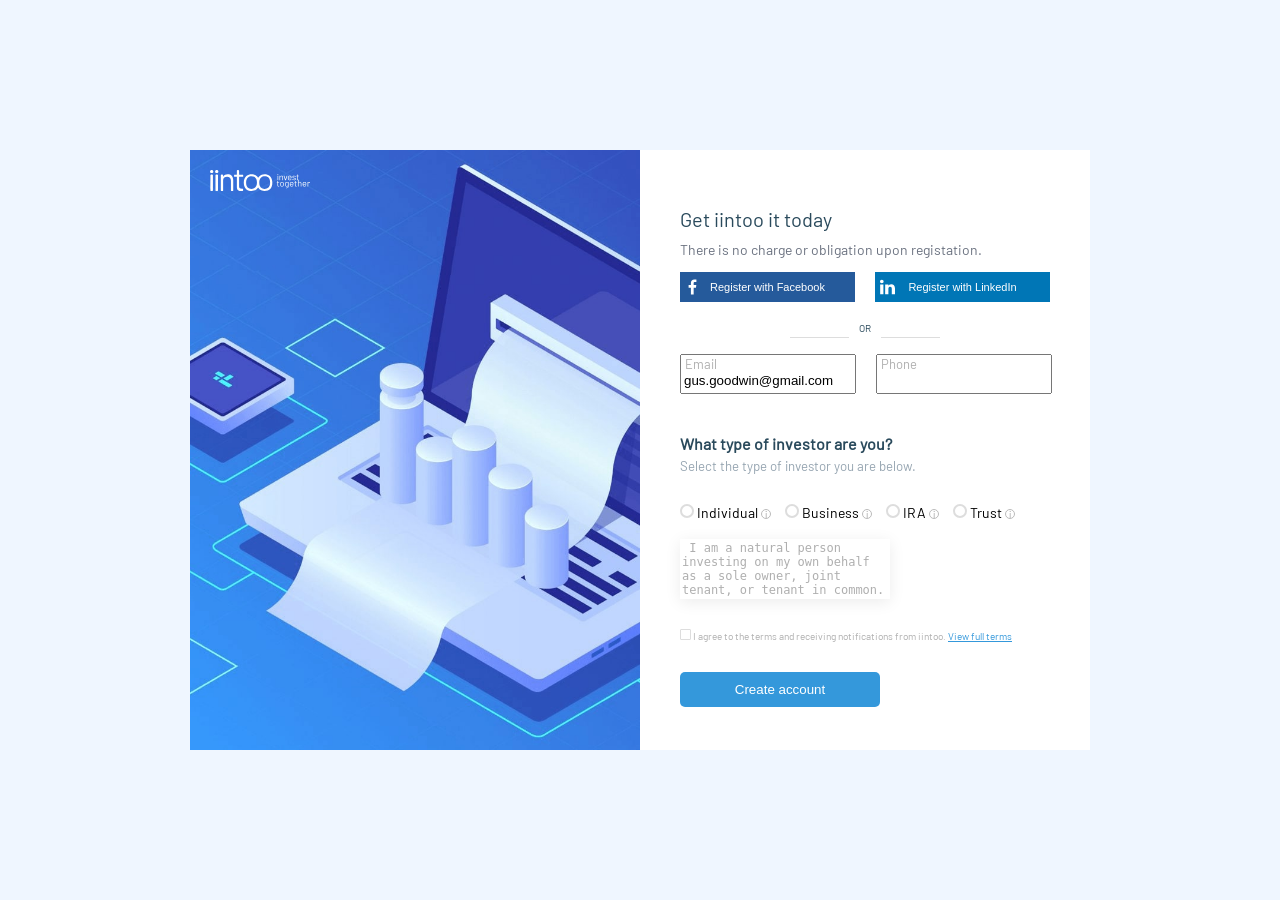
==== docs/index.html @ 1f0da35c "move project to docs" ====
<!doctype html>
<html lang="en">
  <head>
    <meta charset="UTF-8" />
    <meta name="viewport" content="width=device-width, initial-scale=1.0" />
    <title>Document</title>
    <link rel="stylesheet" href="./style.css" />
  </head>
  <body>
    <div class="main">
      <div class="image-container">
        <img
          class="bg"
          src="./images/bg.jpg"
          alt="Фоновая картинка iintoo invest together"
        />
        <img
          class="logo"
          src="./images/logo.svg"
          alt="Логотип iintoo invest together"
        />
      </div>
      <div class="content">
        <h2>Get iintoo it today</h2>
        <h3>There is no charge or obligation upon registation.</h3>
        <div class="buttons">
          <button class="facebook">
            Register with Facebook
            <img
              class="svg-fb"
              src="./images/facebook.svg"
              alt="Facebook logo"
            />
          </button>
          <button class="linkedin">
            Register with LinkedIn
            <img
              class="svg-ln"
              src="./images/linkedin.svg"
              alt="LinkedIn logo"
            />
          </button>
        </div>
        <div class="or">
          <span>OR</span>
        </div>
        <div class="inputs">
          <div class="first-input">
            <label class="form-label" for="email">Email</label>
            <input id="email" type="email" value="gus.goodwin@gmail.com" />
          </div>
          <div class="second-input">
            <label class="form-label" for="phone">Phone</label>
            <input id="phone" type="tel" />
          </div>
        </div>
        <h4>What type of investor are you?</h4>
        <h5>Select the type of investor you are below.</h5>
        <div class="dots">
          <label>
          <input type="radio" name="investor"/>
          <span>Individual</span>
          <small class="info" title="A person who invests on their own behalf.">i</small>
          </label>
          <label>
          <input type="radio" name="investor"/>
          <span>Business</span>
          <small class="info" title="A person who invests on their own behalf.">i</small>
          </label>
          <label>
          <input type="radio" name="investor"/>
          <span>IRA</span>
          <small class="info" title="A person who invests on their own behalf.">i</small>
          </label>
          <label>
          <input type="radio" name="investor"/>
          <span>Trust</span>
          <small class="info" title="A person who invests on their own behalf.">i</small>
          </label>
        </div>
        <textarea>
 I am a natural person investing on my own behalf as a sole owner, joint tenant, or tenant in common.</textarea
        >
        <label class="checkbox">
          <input type="checkbox" name="terms" /> I agree to the terms and
          receiving notifications from iintoo.
          <a href="https://edu.habsida.com/student/courses/bdc8bace-2497-4eea-8fa8-30e6a8a0aa75/lesson/3e4dce7b-4a25-499d-b754-3023f00154c3" target="_blank">View full terms</a>
        </label>
        <button class="account">Create account</button>
      </div>
    </div>
  </body>
</html>
---- docs/style.css ----
* {
  box-sizing: border-box;
}

@font-face {
  font-family: "Barlow";
  src: url("./fonts/Barlow-Regular.ttf") format("truetype");
}

.image-container {
  position: relative;
  /* top: 170px;
  left: 90px; */
  width: 450px;
  height: 600px;
  display: flex;
}

.bg {
  width: 100%;
}

.logo {
  position: absolute;
  top: 20px;
  left: 20px;
  width: 100px;
  z-index: 2;
}

body {
  background-color: #eff6ff;
  margin: 0;
  padding: 0;
  font-family: "Barlow", sans-serif;
  color: #2a4a5c;
}

.main {
  display: flex;
  justify-content: center;
  align-items: center;
  min-height: 100vh;
}

.content {
  background-color: #ffffff;
  width: 450px;
  height: 600px;
  position: relative;
  /* right: 6px; */
  display: flex;
  flex-direction: column;
  padding-left: 40px;
  padding-top: 40px;
  padding-bottom: 40px;
  padding-right: 40px;
}

.facebook {
  position: relative;
  width: 200px;
  height: 30px;
  background-color: #255a9b;
  color: #ffffff;
  border: none;
  font-size: 11px;
}

.svg-fb {
  position: absolute;
  left: 5px;
  top: 0;
  height: 100%;
  width: 15px;
}

.linkedin {
  position: relative;
  width: 200px;
  height: 30px;
  background-color: #0076b6;
  color: #ffffff;
  border: none;
  font-size: 11px;
}

.svg-ln {
  position: absolute;
  left: 5px;
  top: 0;
  height: 100%;
  width: 15px;
}

.buttons {
  display: flex;
  gap: 20px;
}

button:hover {
  cursor: pointer;
  filter: brightness(0.8);
}

h2 {
  font-size: 20px;
  font-weight: 500;
  margin-bottom: 5px;
}

h3 {
  font-size: 14px;
  font-weight: 400;
  color: #6b7280;
  margin-top: 5px;
}

.or {
  display: flex;
  align-self: center;
  font-size: 10px;
  width: 150px;
  align-items: center;
}

.or::before,
.or::after {
  content: "";
  flex: 1;
  border-top: 1px solid #ddd;
  margin-top: 20px;
}

.or span {
  margin: 0 10px;
  margin-top: 20px;
  margin-bottom: 20px;
}

input[type="email"],
input[type="tel"] {
  width: 176px;
  height: 40px;
  border-radius: none;
}

.first-input,
.second-input {
  position: relative;
}

.form-label {
  position: absolute;
  font-size: 13px;
  top: 2px;
  left: 5px;
}

.inputs {
  display: flex;
  gap: 20px;
  color: #afafaf;
}

#email {
  padding-top: 15px;
}

#phone {
  padding-top: 15px;
}

#email:focus,
#phone:focus {
  outline: none;
  border-left: 1px solid #0076b6;
  border-top: 1px solid #ddd;
  border-right: 1px solid #ddd;
  border-bottom: 1px solid #ddd;
}

h4 {
  margin-top: 40px;
  margin-bottom: 5px;
  font-weight: 600;
}

h5 {
  margin-top: 0;
  margin-bottom: 30px;
  font-weight: 400;
  color: #96a5b1;
}

.dots {
  display: flex;
  gap: 14px;
  color: black;
  font-size: 14px;
}

.info {
  display: inline-flex;
  align-items: center;
  justify-content: center;
  width: 10px;
  height: 10px;
  border: 1px solid #bbb;
  border-radius: 50%;
  font-size: 9px;
  color: #999;
}

input[type="radio"] {
  appearance: none;
  width: 14px;
  height: 14px;
  border: 2px solid #ddd;
  border-radius: 50%;
  margin: 0;
}

input[type="radio"]:checked {
  border-color: #3498db;
  border: 3px solid #3498db;
}

textarea {
  resize: none;
  border: none;
  outline: none;
  box-shadow: 0 3px 15px rgba(0, 0, 0, 0.08);
  overflow: hidden;
  color: #afafaf;
  font-size: 12px;
  margin-top: 18px;
  margin-bottom: 30px;
  width: 210px;
  height: 60px;
}

input[type="checkbox"] {
  appearance: none;
  width: 11px;
  height: 11px;
  border: 1px solid #ddd;
  border-radius: 1px;
  background: white;
  margin: 0;
}

input[type="checkbox"]:checked {
  border-color: #3498db;
  border: 3px solid #3498db;
}

.checkbox {
  font-size: 10px;
  color: #afafaf;
}

a {
  color: #3498db;
}

a:hover {
  filter: brightness(0.8);
}

.account {
  width: 200px;
  height: 35px;
  background-color: #3498db;
  border: 0;
  border-radius: 5px;
  color: white;
  margin-top: 30px;
}
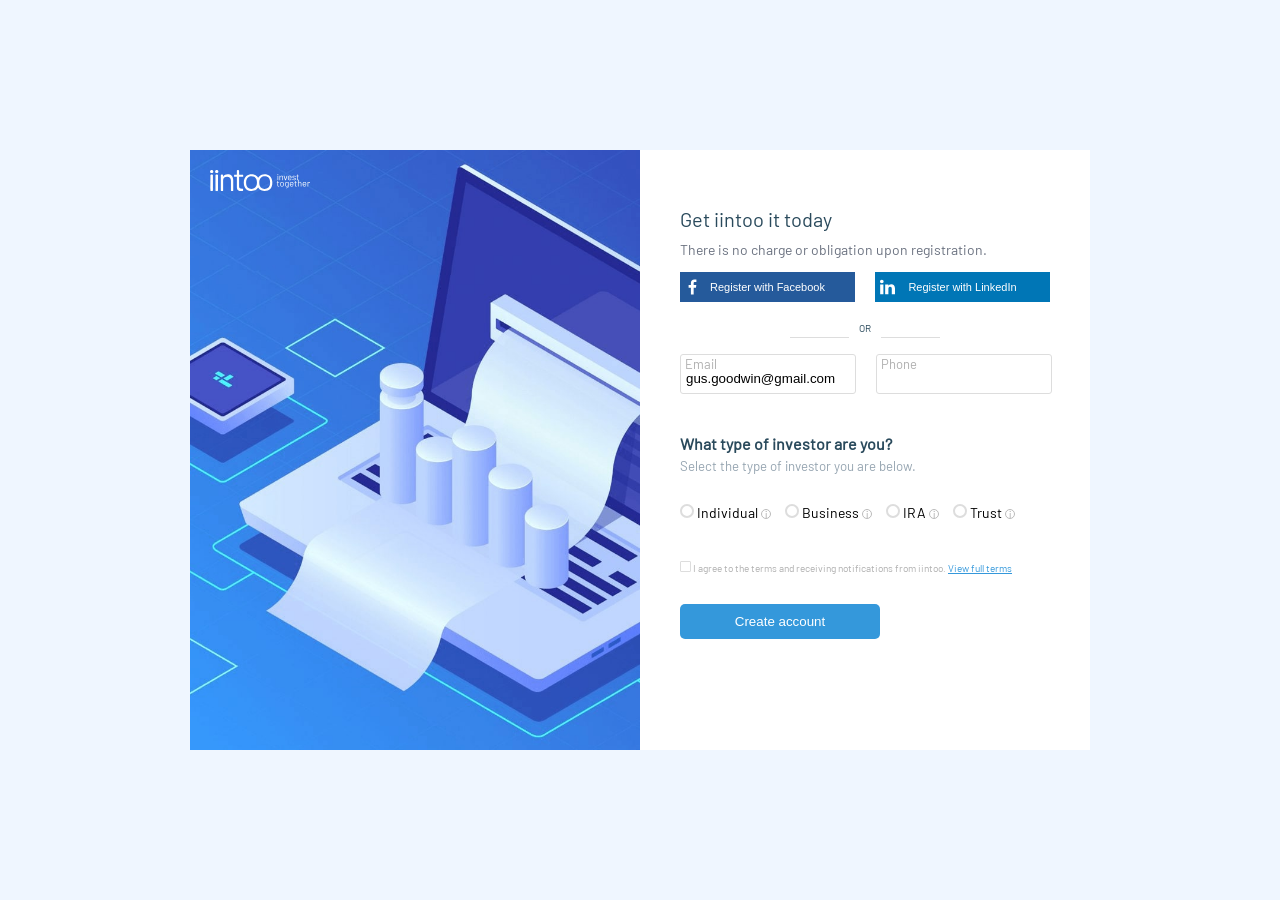
==== commit e6ce0f80: "variant" ====
--- a/docs/index.html
+++ b/docs/index.html
@@ -22,7 +22,7 @@
       </div>
       <div class="content">
         <h2>Get iintoo it today</h2>
-        <h3>There is no charge or obligation upon registation.</h3>
+        <h3>There is no charge or obligation upon registration.</h3>
         <div class="buttons">
           <button class="facebook">
             Register with Facebook
@@ -58,33 +58,58 @@
         <h5>Select the type of investor you are below.</h5>
         <div class="dots">
           <label>
-          <input type="radio" name="investor"/>
-          <span>Individual</span>
-          <small class="info" title="A person who invests on their own behalf.">i</small>
+            <input type="radio" name="investor" />
+            <span>Individual</span>
+            <span class="dots-info">
+              <small class="info">i</small>
+              <span class="text">
+                I am a natural person investing on my own behalf as a sole
+                owner, joint tenant, or tenant in common.
+              </span>
+            </span>
           </label>
           <label>
-          <input type="radio" name="investor"/>
-          <span>Business</span>
-          <small class="info" title="A person who invests on their own behalf.">i</small>
+            <input type="radio" name="investor" />
+            <span>Business</span>
+            <span class="dots-info">
+              <small class="info">i</small>
+              <span class="text"
+                >I am a natural person investing on my own behalf as a sole
+                owner, joint tenant, or tenant in common.</span
+              >
+            </span>
           </label>
           <label>
-          <input type="radio" name="investor"/>
-          <span>IRA</span>
-          <small class="info" title="A person who invests on their own behalf.">i</small>
+            <input type="radio" name="investor" />
+            <span>IRA</span>
+            <span class="dots-info">
+              <small class="info">i</small>
+              <span class="text"
+                >I am a natural person investing on my own behalf as a sole
+                owner, joint tenant, or tenant in common.</span
+              >
+            </span>
           </label>
           <label>
-          <input type="radio" name="investor"/>
-          <span>Trust</span>
-          <small class="info" title="A person who invests on their own behalf.">i</small>
+            <input type="radio" name="investor" />
+            <span>Trust</span>
+            <span class="dots-info">
+              <small class="info">i</small>
+              <span class="text"
+                >I am a natural person investing on my own behalf as a sole
+                owner, joint tenant, or tenant in common.</span
+              >
+            </span>
           </label>
         </div>
-        <textarea>
- I am a natural person investing on my own behalf as a sole owner, joint tenant, or tenant in common.</textarea
-        >
         <label class="checkbox">
           <input type="checkbox" name="terms" /> I agree to the terms and
           receiving notifications from iintoo.
-          <a href="https://edu.habsida.com/student/courses/bdc8bace-2497-4eea-8fa8-30e6a8a0aa75/lesson/3e4dce7b-4a25-499d-b754-3023f00154c3" target="_blank">View full terms</a>
+          <a
+            href="https://edu.habsida.com/student/courses/bdc8bace-2497-4eea-8fa8-30e6a8a0aa75/lesson/3e4dce7b-4a25-499d-b754-3023f00154c3"
+            target="_blank"
+            >View full terms</a
+          >
         </label>
         <button class="account">Create account</button>
       </div>
--- a/docs/style.css
+++ b/docs/style.css
@@ -161,6 +161,13 @@
   display: flex;
   gap: 20px;
   color: #afafaf;
+}
+
+input[type="email"],
+input[type="tel"] {
+  border: 1px solid #ddd;
+  border-radius: 3px;
+  padding: 5px;
 }
 
 #email {
@@ -226,20 +233,6 @@
   border: 3px solid #3498db;
 }
 
-textarea {
-  resize: none;
-  border: none;
-  outline: none;
-  box-shadow: 0 3px 15px rgba(0, 0, 0, 0.08);
-  overflow: hidden;
-  color: #afafaf;
-  font-size: 12px;
-  margin-top: 18px;
-  margin-bottom: 30px;
-  width: 210px;
-  height: 60px;
-}
-
 input[type="checkbox"] {
   appearance: none;
   width: 11px;
@@ -248,6 +241,7 @@
   border-radius: 1px;
   background: white;
   margin: 0;
+  margin-top: 40px;
 }
 
 input[type="checkbox"]:checked {
@@ -277,3 +271,27 @@
   color: white;
   margin-top: 30px;
 }
+
+.dots-info {
+  position: relative;
+  display: inline-flex;
+  flex-direction: column;
+}
+
+.text {
+  position: absolute; 
+  display: none;
+  box-shadow: 0 3px 15px rgba(0, 0, 0, 0.08);
+  overflow: hidden;
+  color: #afafaf;
+  font-size: 12px;
+  margin-top: 30px;
+  margin-bottom: 30px;
+  margin-left: 0;
+  width: 180px;
+  height: 60px;
+}
+
+.info:hover + .text {
+  display: block;
+}
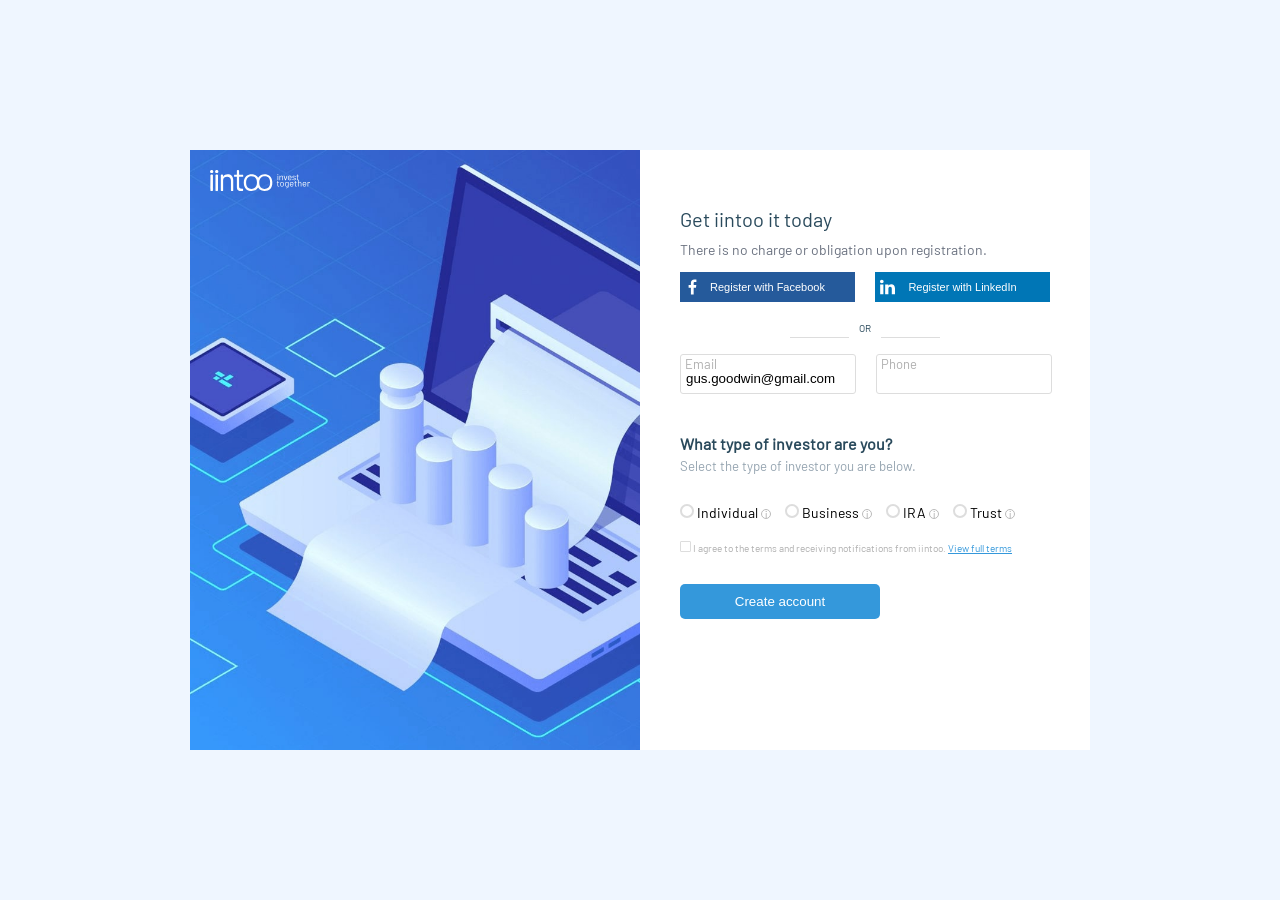
==== commit 3dac7eda: "feat:figma homework" ====
--- a/docs/index.html
+++ b/docs/index.html
@@ -56,51 +56,33 @@
         </div>
         <h4>What type of investor are you?</h4>
         <h5>Select the type of investor you are below.</h5>
+        <div class="investor-block">
         <div class="dots">
           <label>
             <input type="radio" name="investor" />
             <span>Individual</span>
-            <span class="dots-info">
-              <small class="info">i</small>
-              <span class="text">
-                I am a natural person investing on my own behalf as a sole
-                owner, joint tenant, or tenant in common.
-              </span>
-            </span>
+            <span class="info">i</span>
           </label>
           <label>
             <input type="radio" name="investor" />
             <span>Business</span>
-            <span class="dots-info">
-              <small class="info">i</small>
-              <span class="text"
-                >I am a natural person investing on my own behalf as a sole
-                owner, joint tenant, or tenant in common.</span
-              >
-            </span>
+            <span class="info">i</span>
           </label>
           <label>
             <input type="radio" name="investor" />
             <span>IRA</span>
-            <span class="dots-info">
-              <small class="info">i</small>
-              <span class="text"
-                >I am a natural person investing on my own behalf as a sole
-                owner, joint tenant, or tenant in common.</span
-              >
-            </span>
+            <span class="info">i</span>
           </label>
           <label>
             <input type="radio" name="investor" />
             <span>Trust</span>
-            <span class="dots-info">
-              <small class="info">i</small>
-              <span class="text"
-                >I am a natural person investing on my own behalf as a sole
-                owner, joint tenant, or tenant in common.</span
-              >
-            </span>
+            <span class="info">i</span>
           </label>
+        </div>
+        <div class="text">
+          I am a natural person investing on my own behalf as a sole owner,
+          joint tenant, or tenant in common.
+        </div>
         </div>
         <label class="checkbox">
           <input type="checkbox" name="terms" /> I agree to the terms and
--- a/docs/style.css
+++ b/docs/style.css
@@ -241,7 +241,7 @@
   border-radius: 1px;
   background: white;
   margin: 0;
-  margin-top: 40px;
+  margin-top: 20px;
 }
 
 input[type="checkbox"]:checked {
@@ -273,25 +273,25 @@
 }
 
 .dots-info {
-  position: relative;
+  /* position: relative; */
   display: inline-flex;
   flex-direction: column;
 }
 
 .text {
-  position: absolute; 
+  /* position: absolute; */
   display: none;
   box-shadow: 0 3px 15px rgba(0, 0, 0, 0.08);
   overflow: hidden;
   color: #afafaf;
   font-size: 12px;
-  margin-top: 30px;
-  margin-bottom: 30px;
+  margin-top: 10px;
+  margin-bottom: 10px;
   margin-left: 0;
   width: 180px;
   height: 60px;
 }
 
-.info:hover + .text {
+.investor-block:has(.info:hover) .text {
   display: block;
 }
